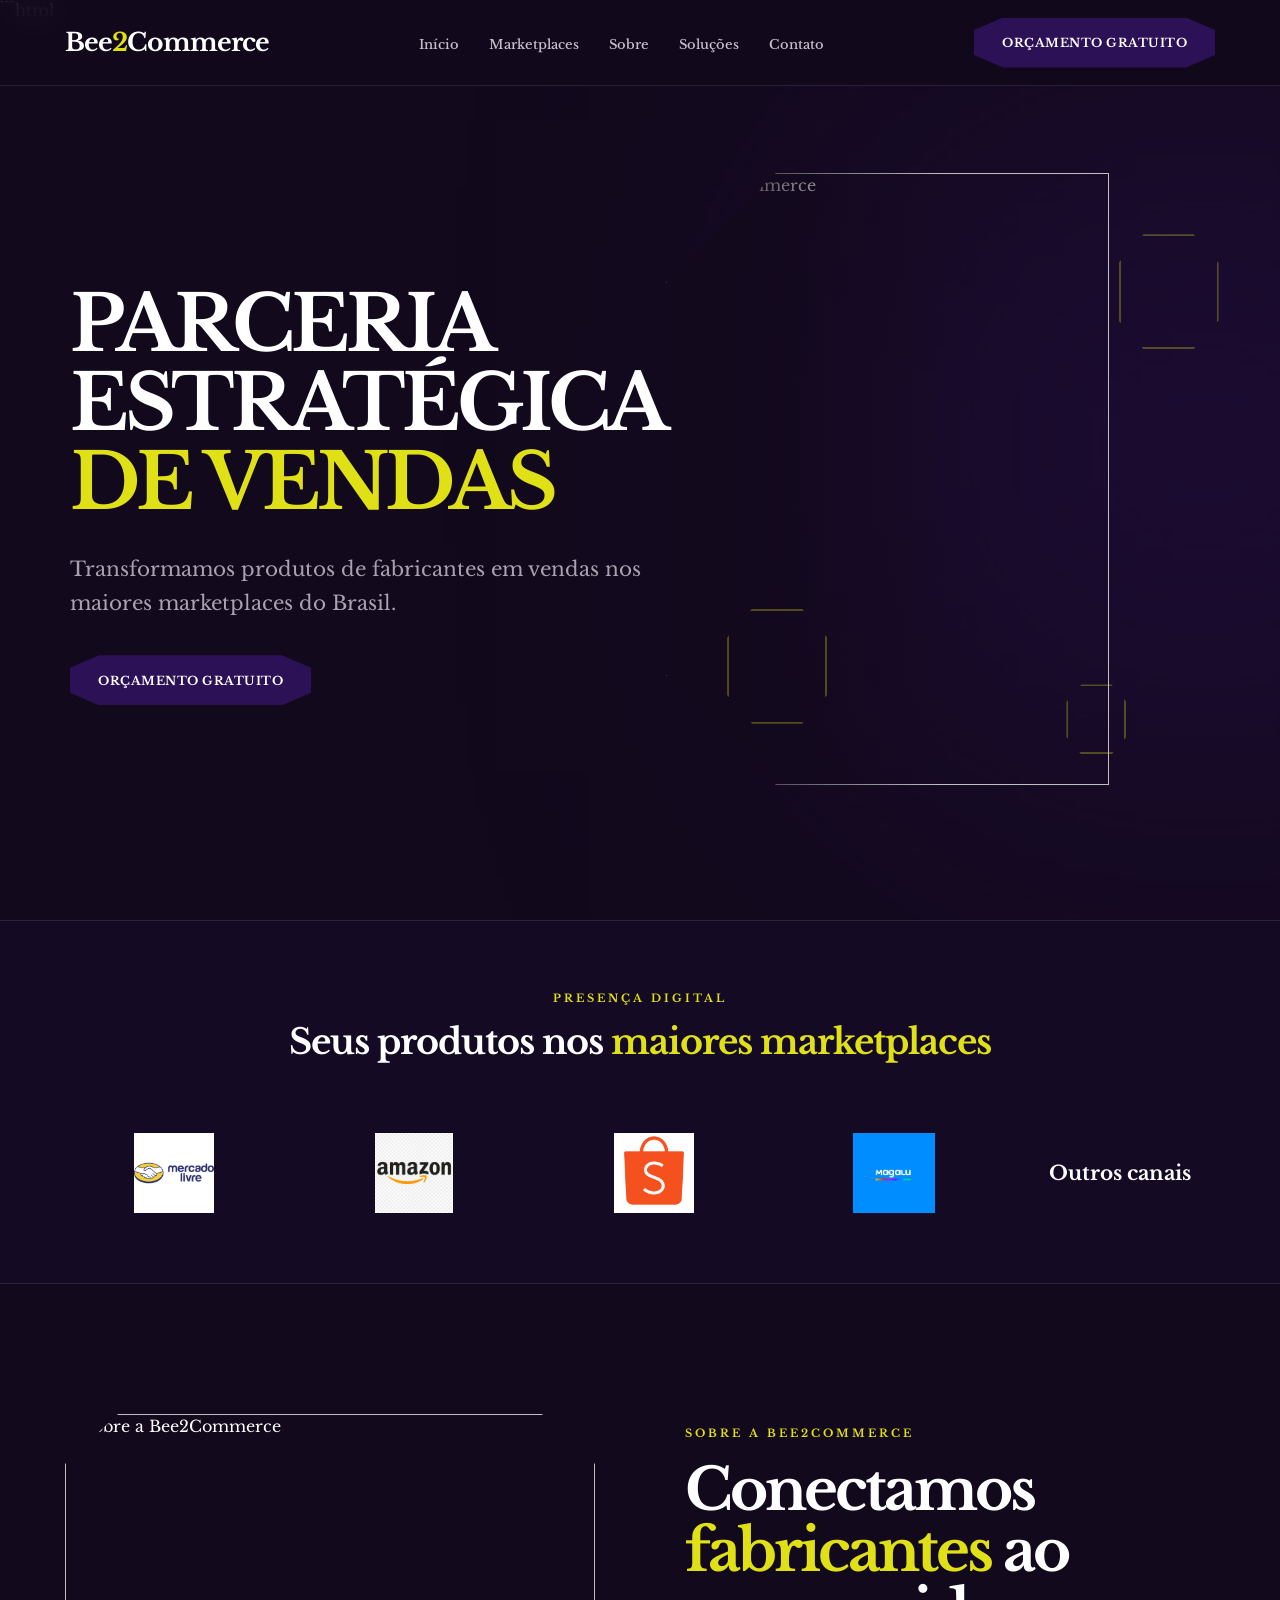
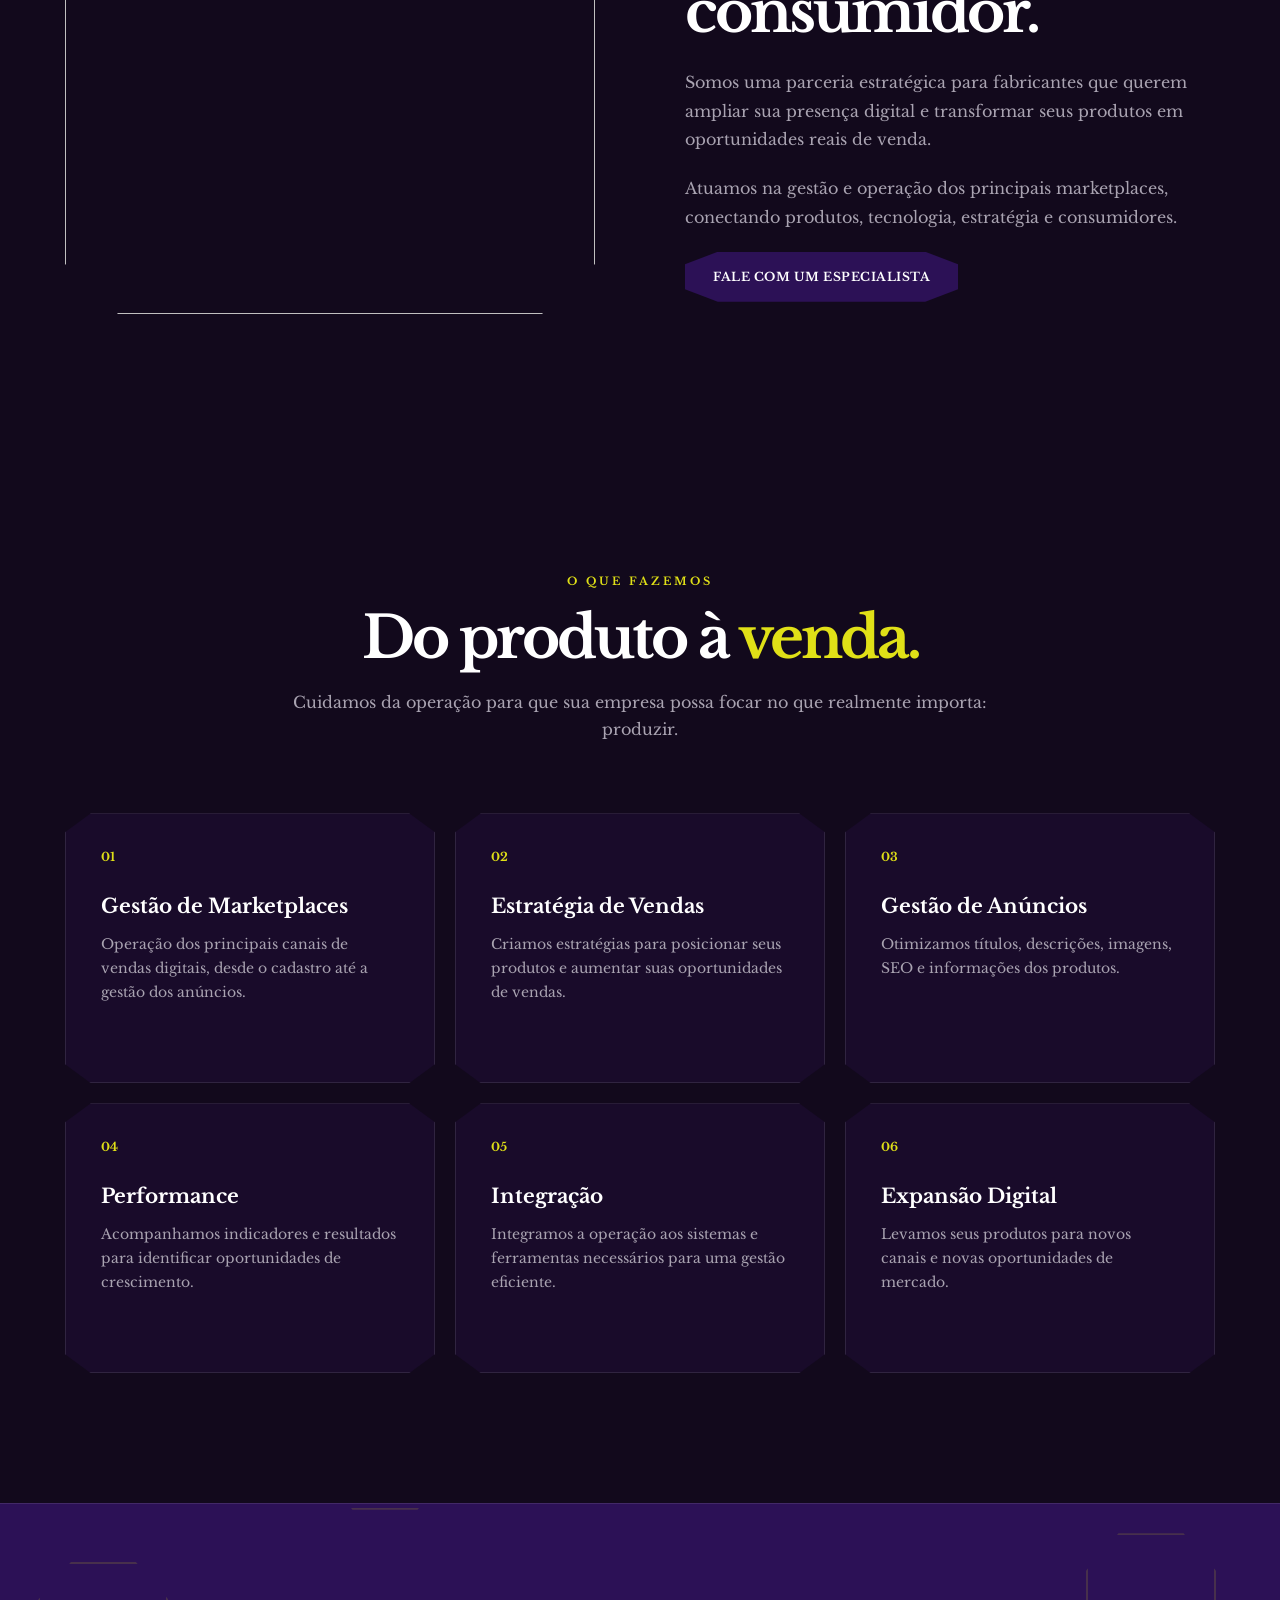
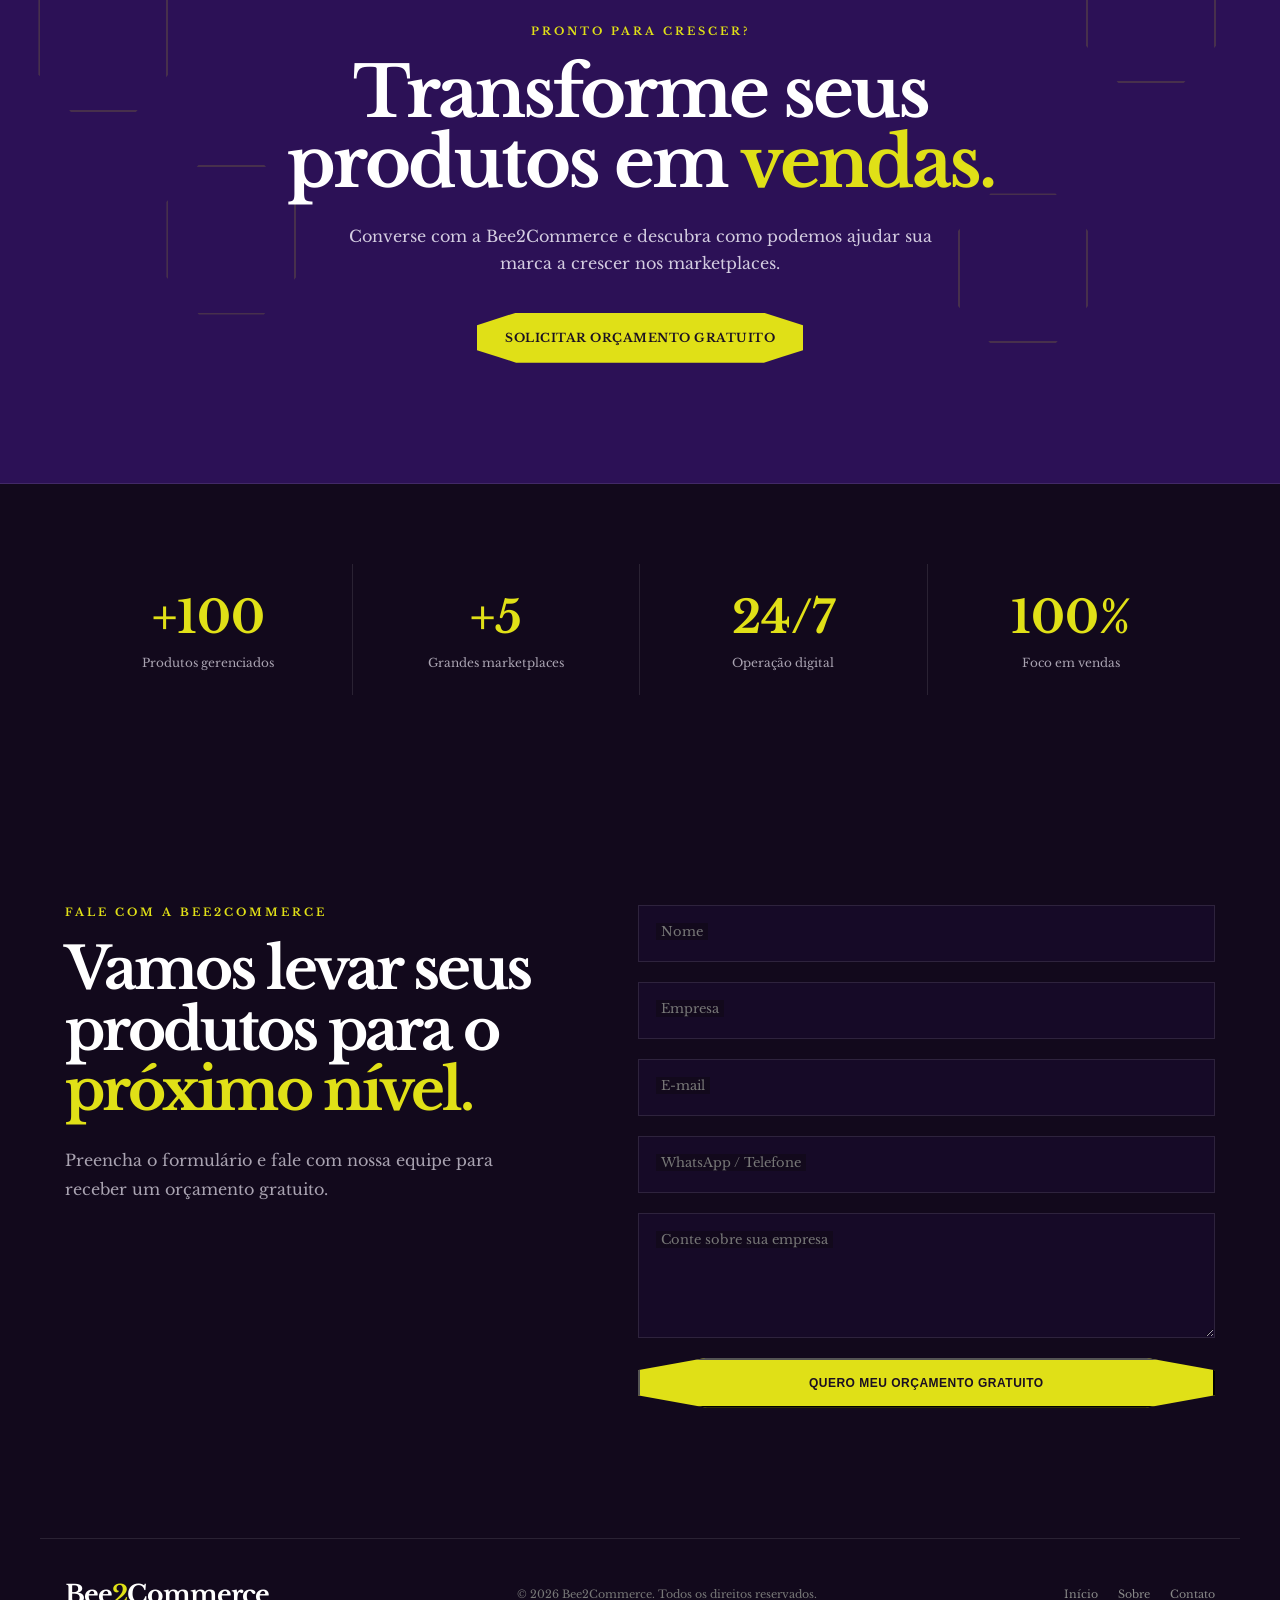
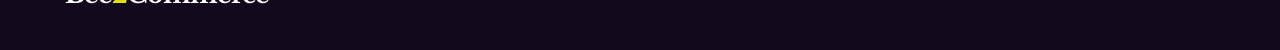
==== index.html @ 93293b8c "Primeiro commit" ====
```html
<!DOCTYPE html>
<html lang="pt-BR">

<head>
    <meta charset="UTF-8">
    <meta name="viewport" content="width=device-width, initial-scale=1.0">

    <meta name="description"
        content="Bee2Commerce - Parceria estratégica de vendas. Transformamos produtos de fabricantes em vendas nos maiores marketplaces do Brasil.">

    <title>Bee2Commerce | Parceria Estratégica de Vendas</title>

    <link rel="stylesheet" href="style.css">

    <link rel="preconnect" href="https://fonts.googleapis.com">
    <link rel="preconnect" href="https://fonts.gstatic.com" crossorigin>

    <link
        href="https://fonts.googleapis.com/css2?family=Libre+Baskerville:ital,wght@0,400..700;1,400..700&display=swap"
      rel="stylesheet">
</head>

<body>

    <!-- ================= NAVBAR ================= -->

    <header class="header">

        <nav class="navbar">

            <a href="#inicio" class="logo">
                Bee<span>2</span>Commerce
            </a>

            <button class="menu-btn" id="menuBtn">
                ☰
            </button>

            <ul class="nav-links" id="navLinks">

                <li>
                    <a href="#inicio">Início</a>
                </li>

                 <li>
                    <a href="#marketplaces">Marketplaces</a>
                </li>
                <li>
                    <a href="#sobre">Sobre</a>
                </li>

                <li>
                    <a href="#servicos">Soluções</a>
                </li>

                <li>
                    <a href="#contato">Contato</a>
                </li>

            </ul>

            <a href="#contato" class="hex-button">
                Orçamento gratuito
            </a>

        </nav>

    </header>


    <!-- ================= HERO ================= -->

    <main>

        <section class="hero" id="inicio">

            <div class="hero-glow"></div>

            <div class="hero-content">

                <h1>
                    PARCERIA ESTRATÉGICA
                    <br>
                    <span>DE VENDAS</span>
                </h1>

                <p class="hero-description">
                    Transformamos produtos de fabricantes em vendas
                    nos maiores marketplaces do Brasil.
                </p>

                <div class="hero-buttons">

                    <a href="#contato" class="hex-button">
                        Orçamento gratuito
                    </a>

                </div>

            </div>


            <div class="hero-visual">

                <img
                    src="assets/Bee2C-Simbolo-Limao (4).svg"
                    alt="Bee2Commerce">

                <div class="hex-decoration hex-one"></div>
                <div class="hex-decoration hex-two"></div>
                <div class="hex-decoration hex-three"></div>

            </div>

        </section>


        <!-- ================= MARKETPLACES ================= -->

        <section class="marketplaces" id="marketplaces">

            <div class="marketplaces-title">

                <span>
                    PRESENÇA DIGITAL
                </span>

                <h2>
                    Seus produtos nos
                    <strong>maiores marketplaces</strong>
                </h2>

            </div>

        <div class="marketplace-lista">

    <div class="marketplace-item">
        <img src="Assets/MELI.jpg" alt="Mercado Livre">
    </div>

    <div class="marketplace-item">
        <img src="Assets/amazon.jpg" alt="Amazon">
    </div>

    <div class="marketplace-item">
        <img src="Assets/shopee.jpg" alt="Shopee">
    </div>

    <div class="marketplace-item">
        <img src="Assets/magalu.jpg" alt="Magalu">
    </div>

    <div class="marketplace-item">
        <span>Outros canais</span>
    </div>

</div>

        </section>


        <!-- ================= SOBRE ================= -->

        <section class="section about" id="sobre">

            <div class="about-image">

                <!-- SUBSTITUA PELA SUA IMAGEM -->

                <img
                    src="assets/sobre.jpg"
                    alt="Sobre a Bee2Commerce">

            </div>


            <div class="about-content">

                <span class="section-label">
                    SOBRE A BEE2COMMERCE
                </span>

                <h2>
                    Conectamos
                    <span>fabricantes</span>
                    ao consumidor.
                </h2>

                <p>
                    Somos uma parceria estratégica para fabricantes
                    que querem ampliar sua presença digital e transformar
                    seus produtos em oportunidades reais de venda.
                </p>

                <p>
                    Atuamos na gestão e operação dos principais
                    marketplaces, conectando produtos, tecnologia,
                    estratégia e consumidores.
                </p>

                <a href="#contato" class="hex-button">
                    Fale com um especialista
                </a>

            </div>

        </section>


        <!-- ================= SOLUÇÕES ================= -->

        <section class="solutions section" id="servicos">

            <div class="section-heading">

                <span class="section-label">
                    O QUE FAZEMOS
                </span>

                <h2>
                    Do produto à
                    <span>venda.</span>
                </h2>

                <p>
                    Cuidamos da operação para que sua empresa possa
                    focar no que realmente importa: produzir.
                </p>

            </div>


            <div class="solution-grid">


                <article class="solution-card">

                    <div class="solution-number">
                        01
                    </div>

                    <h3>
                        Gestão de Marketplaces
                    </h3>

                    <p>
                        Operação dos principais canais de vendas
                        digitais, desde o cadastro até a gestão
                        dos anúncios.
                    </p>

                </article>


                <article class="solution-card">

                    <div class="solution-number">
                        02
                    </div>

                    <h3>
                        Estratégia de Vendas
                    </h3>

                    <p>
                        Criamos estratégias para posicionar seus
                        produtos e aumentar suas oportunidades
                        de vendas.
                    </p>

                </article>


                <article class="solution-card">

                    <div class="solution-number">
                        03
                    </div>

                    <h3>
                        Gestão de Anúncios
                    </h3>

                    <p>
                        Otimizamos títulos, descrições, imagens,
                        SEO e informações dos produtos.
                    </p>

                </article>


                <article class="solution-card">

                    <div class="solution-number">
                        04
                    </div>

                    <h3>
                        Performance
                    </h3>

                    <p>
                        Acompanhamos indicadores e resultados para
                        identificar oportunidades de crescimento.
                    </p>

                </article>


                <article class="solution-card">

                    <div class="solution-number">
                        05
                    </div>

                    <h3>
                        Integração
                    </h3>

                    <p>
                        Integramos a operação aos sistemas e
                        ferramentas necessários para uma gestão
                        eficiente.
                    </p>

                </article>


                <article class="solution-card">

                    <div class="solution-number">
                        06
                    </div>

                    <h3>
                        Expansão Digital
                    </h3>

                    <p>
                        Levamos seus produtos para novos canais
                        e novas oportunidades de mercado.
                    </p>

                </article>

            </div>

        </section>


        <!-- ================= DESTAQUE ================= -->

        <section class="cta-section">

            <div class="cta-content">

                <span class="section-label">
                    PRONTO PARA CRESCER?
                </span>

                <h2>
                    Transforme seus produtos
                    em <span>vendas.</span>
                </h2>

                <p>
                    Converse com a Bee2Commerce e descubra como
                    podemos ajudar sua marca a crescer nos
                    marketplaces.
                </p>

                <a href="#contato" class="hex-button yellow">
                    Solicitar orçamento gratuito
                </a>

            </div>


            <div class="cta-honeycomb">

                <div class="honeycomb-cell"></div>
                <div class="honeycomb-cell"></div>
                <div class="honeycomb-cell"></div>
                <div class="honeycomb-cell"></div>
                <div class="honeycomb-cell"></div>
                <div class="honeycomb-cell"></div>

            </div>

        </section>


        <!-- ================= NÚMEROS ================= -->

        <section class="numbers">

            <div class="number">

                <strong>+100</strong>

                <span>
                    Produtos gerenciados
                </span>

            </div>


            <div class="number">

                <strong>+5</strong>

                <span>
                    Grandes marketplaces
                </span>

            </div>


            <div class="number">

                <strong>24/7</strong>

                <span>
                    Operação digital
                </span>

            </div>


            <div class="number">

                <strong>100%</strong>

                <span>
                    Foco em vendas
                </span>

            </div>

        </section>


        <!-- ================= CONTATO ================= -->

        <section class="contact section" id="contato">

            <div class="contact-info">

                <span class="section-label">
                    FALE COM A BEE2COMMERCE
                </span>

                <h2>
                    Vamos levar seus produtos
                    para o <span>próximo nível.</span>
                </h2>

                <p>
                    Preencha o formulário e fale com nossa equipe
                    para receber um orçamento gratuito.
                </p>

            </div>


            <form class="contact-form" id="contactForm">

                <div class="form-group">

                    <input
                        type="text"
                        id="nome"
                        placeholder=" "
                        required>

                    <label for="nome">
                        Nome
                    </label>

                </div>


                <div class="form-group">

                    <input
                        type="text"
                        id="empresa"
                        placeholder=" "
                        required>

                    <label for="empresa">
                        Empresa
                    </label>

                </div>


                <div class="form-group">

                    <input
                        type="email"
                        id="email"
                        placeholder=" "
                        required>

                    <label for="email">
                        E-mail
                    </label>

                </div>


                <div class="form-group">

                    <input
                        type="tel"
                        id="telefone"
                        placeholder=" "
                        required>

                    <label for="telefone">
                        WhatsApp / Telefone
                    </label>

                </div>


                <div class="form-group">

                    <textarea
                        id="mensagem"
                        rows="5"
                        placeholder=" "
                        required></textarea>

                    <label for="mensagem">
                        Conte sobre sua empresa
                    </label>

                </div>


                <button
                    type="submit"
                    class="hex-button yellow">

                    Quero meu orçamento gratuito

                </button>


                <div
                    id="formMessage"
                    class="form-message">
                </div>

            </form>

        </section>

    </main>


    <!-- ================= FOOTER ================= -->

    <footer class="footer">

        <div class="footer-logo">
            Bee<span>2</span>Commerce
        </div>

        <p>
            © 2026 Bee2Commerce. Todos os direitos reservados.
        </p>

        <div class="footer-links">

            <a href="#inicio">
                Início
            </a>

            <a href="#sobre">
                Sobre
            </a>

            <a href="#contato">
                Contato
            </a>

        </div>

    </footer>


    <script src="script.js"></script>

</body>

</html>
---- style.css ----
/* =========================================
   BEE2COMMERCE
   STYLE.CSS
========================================= */


/* =========================================
   RESET
========================================= */

* {
    margin: 0;
    padding: 0;
    box-sizing: border-box;
}

html {
    scroll-behavior: smooth;
}

body {
    font-family: "Libre Baskerville", sans-serif;
    background: #12091c;
    color: #ffffff;
    overflow-x: hidden;
}

a {
    color: inherit;
    text-decoration: none;
}

img {
    width: 100%;
    display: block;
}


/* =========================================
   CORES
========================================= */

:root {

    /* Fundo principal */
    --background: #12091c;

    /* Cor informada para a Bee2Commerce */
    --purple: #2c1156;

    --purple-light: #432080;

    /* Amarelo da marca */
    --yellow: #e0e017;

    --white: #ffffff;

    --gray: #a9a3b1;

    --border: rgba(255, 255, 255, 0.10);

    --container: 1200px;
}


/* =========================================
   LOGO
========================================= */

.logo,
.footer-logo {

    font-size: 25px;

    font-weight: 900;

    letter-spacing: -1px;
}

.logo span,
.footer-logo span {

    color: var(--yellow);
}


/* =========================================
   HEADER
========================================= */

.header {

    position: fixed;

    top: 0;
    left: 0;

    width: 100%;

    z-index: 999;

    background: rgba(18, 9, 28, 0.85);

    backdrop-filter: blur(15px);

    border-bottom: 1px solid var(--border);
}


.navbar {

    max-width: var(--container);

    height: 85px;

    margin: auto;

    padding: 0 25px;

    display: flex;

    align-items: center;

    justify-content: space-between;
}


.nav-links {

    list-style: none;

    display: flex;

    gap: 30px;
}


.nav-links a {

    color: #c5bfcc;

    font-size: 13px;

    font-weight: 500;

    transition: 0.3s;
}


.nav-links a:hover {

    color: var(--yellow);
}


/* =========================================
   BOTÃO OCTOGONAL
========================================= */

.hex-button {

    position: relative;

    display: inline-flex;

    align-items: center;

    justify-content: center;

    min-height: 50px;

    padding: 0 28px;

    background: var(--purple);

    color: white;

    font-size: 12px;

    font-weight: 800;

    letter-spacing: 0.5px;

    text-transform: uppercase;

    transition: 0.3s;

    /*
        Formato octogonal
        inspirado em favo de mel
    */

    clip-path: polygon(
        12% 0,
        88% 0,
        100% 25%,
        100% 75%,
        88% 100%,
        12% 100%,
        0 75%,
        0 25%
    );
}


.hex-button:hover {

    background: var(--purple-light);

    transform: translateY(-3px);
}


.hex-button.yellow {

    background: var(--yellow);

    color: #1b1022;
}


.hex-button.yellow:hover {

    background: #f1f133;
}


/* =========================================
   MENU MOBILE
========================================= */

.menu-btn {

    display: none;

    border: none;

    background: transparent;

    color: white;

    font-size: 28px;

    cursor: pointer;
}


/* =========================================
   HERO
========================================= */

.hero {

    min-height: 100vh;

    max-width: 1400px;

    margin: auto;

    padding: 150px 70px 100px;

    display: flex;

    align-items: center;

    position: relative;

    overflow: hidden;
}


.hero-glow {

    position: absolute;

    width: 650px;

    height: 650px;

    right: -250px;

    top: 100px;

    background: var(--purple);

    filter: blur(180px);

    opacity: 0.45;

    pointer-events: none;
}


.hero-content {

    position: relative;

    z-index: 5;

    width: 58%;
}


.bee-tag {

    display: inline-block;

    margin-bottom: 25px;

    padding: 9px 20px;

    border: 1px solid rgba(224, 224, 23, 0.35);

    color: var(--yellow);

    font-size: 11px;

    font-weight: 800;

    letter-spacing: 3px;

    clip-path: polygon(
        8% 0,
        92% 0,
        100% 25%,
        100% 75%,
        92% 100%,
        8% 100%,
        0 75%,
        0 25%
    );
}


.hero h1 {

    font-size: clamp(45px, 6vw, 78px);

    line-height: 1.03;

    letter-spacing: -4px;

    font-weight: 900;

    margin-bottom: 30px;
}


.hero h1 span {

    color: var(--yellow);
}


.hero-description {

    max-width: 650px;

    color: var(--gray);

    font-size: 20px;

    line-height: 1.7;

    margin-bottom: 35px;
}


.hero-buttons {

    display: flex;

    gap: 15px;

    flex-wrap: wrap;
}


.hex-button.outline {

    background: transparent;

    border: 1px solid rgba(255,255,255,0.2);

    clip-path: polygon(
        12% 0,
        88% 0,
        100% 25%,
        100% 75%,
        88% 100%,
        12% 100%,
        0 75%,
        0 25%
    );
}


.hex-button.outline:hover {

    background: rgba(255,255,255,0.06);
}


/* =========================================
   HERO IMAGE
========================================= */

.hero-visual {

    position: absolute;

    right: 0;

    top: 17%;

    width: 48%;

    height: 68%;

    overflow: hidden;

    z-index: 2;

    clip-path: polygon(
        18% 0,
        82% 0,
        100% 18%,
        100% 82%,
        82% 100%,
        18% 100%,
        0 82%,
        0 18%
    );
}


.hero-visual img {

    width: 85%;

    height: 100%;

    object-fit: cover;
}


.hero-visual::after {

    content: "";

    position: absolute;

    inset: 0;

    background:
        linear-gradient(
            90deg,
            #12091c 0%,
            transparent 45%
        );
}


/* =========================================
   HEXÁGONOS DECORATIVOS
========================================= */

.hex-decoration {

    position: absolute;

    width: 100px;

    height: 115px;

    border: 2px solid rgba(224,224,23,0.3);

    clip-path: polygon(
        25% 0,
        75% 0,
        100% 25%,
        100% 75%,
        75% 100%,
        25% 100%,
        0 75%,
        0 25%
    );

    z-index: 5;
}


.hex-one {

    right: 10%;

    top: 10%;
}


.hex-two {

    left: 10%;

    bottom: 10%;
}


.hex-three {

    right: 25%;

    bottom: 5%;

    width: 60px;

    height: 70px;
}


/* =========================================
   MARKETPLACES
========================================= */

.marketplaces {

    padding: 70px 25px;

    border-top: 1px solid var(--border);

    border-bottom: 1px solid var(--border);

    background: rgba(44,17,86,0.12);

    text-align: center;
}


.marketplaces-title span {

    color: var(--yellow);

    font-size: 11px;

    font-weight: 800;

    letter-spacing: 3px;
}


.marketplaces-title h2 {

    margin-top: 15px;

    font-size: 35px;

    letter-spacing: -1px;
}


.marketplaces-title strong {

    color: var(--yellow);
}


.marketplace-lista {
    display: flex;
    justify-content: center;
    align-items: center;
    gap: 50px;
    flex-wrap: wrap;
}

.marketplace-item {
    display: flex;
    justify-content: center;
    align-items: center;
}

.marketplace-item img {
    width: 130px;
    height: 50px;
    object-fit: contain;
}

.marketplace-item span {
    color: white;
    font-size: 16px;
    font-weight: bold;
}

@media (max-width: 600px) {

    .marketplace-lista {
        gap: 25px;
    }

    .marketplace-item img {
        width: 100px;
        height: 40px;
    }

}

.marketplace-lista {
    display: flex;
    justify-content: center;
    align-items: center;
    gap: 70px;
    flex-wrap: wrap;
    
    margin-top: 70px;
}

.marketplace-item {
    display: flex;
    justify-content: center;
    align-items: center;
}

.marketplace-item img {
    width: 150px;
    height: 70px;
    object-fit: contain;
    border-radius: 15px;
}

.marketplace-item span {
    color: white;
    font-size: 20px;
    font-weight: bold;
}

.marketplace-item img {
    width: 170px;
    height: 80px;
    object-fit: contain;
    border-radius: 18px;
}

.marketplace {

    padding: 18px 30px;

    color: #bdb7c5;

    border: 1px solid var(--border);

    background: rgba(255,255,255,0.02);

    font-weight: 700;

    font-size: 13px;

    clip-path: polygon(
        10% 0,
        90% 0,
        100% 25%,
        100% 75%,
        90% 100%,
        10% 100%,
        0 75%,
        0 25%
    );

    transition: 0.3s;
}


.marketplace:hover {

    color: var(--yellow);

    border-color: var(--yellow);

    transform: translateY(-4px);
}


/* =========================================
   SEÇÕES
========================================= */

.section {

    max-width: var(--container);

    margin: auto;

    padding: 130px 25px;
}


.section-label {

    display: block;

    color: var(--yellow);

    font-size: 11px;

    font-weight: 800;

    letter-spacing: 3px;

    margin-bottom: 20px;
}


/* =========================================
   SOBRE
========================================= */

.about {

    display: grid;

    grid-template-columns: 1fr 1fr;

    gap: 90px;

    align-items: center;
}


.about-image {

    height: 500px;

    overflow: hidden;

    clip-path: polygon(
        10% 0,
        90% 0,
        100% 10%,
        100% 90%,
        90% 100%,
        10% 100%,
        0 90%,
        0 10%
    );
}


.about-image img {

    height: 100%;

    object-fit: cover;

    transition: 0.5s;
}


.about-image:hover img {

    transform: scale(1.05);
}


.about-content h2 {

    font-size: clamp(38px, 5vw, 58px);

    line-height: 1.05;

    letter-spacing: -3px;

    margin-bottom: 25px;
}


.about-content h2 span {

    color: var(--yellow);
}


.about-content p {

    color: var(--gray);

    line-height: 1.8;

    margin-bottom: 20px;
}


/* =========================================
   SOLUÇÕES
========================================= */

.solutions {

    text-align: center;
}


.section-heading {

    max-width: 700px;

    margin: 0 auto 70px;
}


.section-heading h2 {

    font-size: clamp(38px, 5vw, 58px);

    line-height: 1.05;

    letter-spacing: -3px;

    margin-bottom: 20px;
}


.section-heading h2 span {

    color: var(--yellow);
}


.section-heading p {

    color: var(--gray);

    line-height: 1.7;
}


.solution-grid {

    display: grid;

    grid-template-columns: repeat(3, 1fr);

    gap: 20px;

    text-align: left;
}


.solution-card {

    position: relative;

    padding: 35px;

    min-height: 270px;

    background: rgba(44,17,86,0.25);

    border: 1px solid var(--border);

    transition: 0.4s;

    clip-path: polygon(
        7% 0,
        93% 0,
        100% 7%,
        100% 93%,
        93% 100%,
        7% 100%,
        0 93%,
        0 7%
    );
}


.solution-card:hover {

    transform: translateY(-8px);

    background: rgba(44,17,86,0.45);

    border-color: rgba(224,224,23,0.3);
}


.solution-number {

    color: var(--yellow);

    font-size: 12px;

    font-weight: 900;

    margin-bottom: 30px;
}


.solution-card h3 {

    font-size: 20px;

    margin-bottom: 15px;
}


.solution-card p {

    color: var(--gray);

    font-size: 14px;

    line-height: 1.7;
}


/* =========================================
   CTA
========================================= */

.cta-section {

    position: relative;

    overflow: hidden;

    padding: 120px 25px;

    background: var(--purple);

    border-top: 1px solid rgba(255,255,255,0.1);

    border-bottom: 1px solid rgba(255,255,255,0.1);
}


.cta-content {

    max-width: 800px;

    margin: auto;

    position: relative;

    z-index: 5;

    text-align: center;
}


.cta-content h2 {

    font-size: clamp(40px, 6vw, 70px);

    line-height: 1;

    letter-spacing: -3px;

    margin-bottom: 25px;
}


.cta-content h2 span {

    color: var(--yellow);
}


.cta-content p {

    max-width: 600px;

    margin: 0 auto 35px;

    color: #d3cce0;

    line-height: 1.7;
}


/* =========================================
   HONEYCOMB
========================================= */

.cta-honeycomb {

    position: absolute;

    inset: 0;

    opacity: 0.15;

    pointer-events: none;
}


.honeycomb-cell {

    position: absolute;

    width: 130px;

    height: 150px;

    border: 2px solid var(--yellow);

    clip-path: polygon(
        25% 0,
        75% 0,
        100% 25%,
        100% 75%,
        75% 100%,
        25% 100%,
        0 75%,
        0 25%
    );
}


.honeycomb-cell:nth-child(1) {
    left: 3%;
    top: 10%;
}

.honeycomb-cell:nth-child(2) {
    left: 13%;
    top: 45%;
}

.honeycomb-cell:nth-child(3) {
    right: 5%;
    top: 5%;
}

.honeycomb-cell:nth-child(4) {
    right: 15%;
    top: 50%;
}

.honeycomb-cell:nth-child(5) {
    left: 25%;
    top: -25%;
}

.honeycomb-cell:nth-child(6) {
    right: 28%;
    bottom: -35%;
}


/* =========================================
   NÚMEROS
========================================= */

.numbers {

    max-width: var(--container);

    margin: auto;

    padding: 80px 25px;

    display: grid;

    grid-template-columns: repeat(4, 1fr);
}


.number {

    padding: 25px;

    text-align: center;

    border-right: 1px solid var(--border);
}


.number:last-child {

    border-right: none;
}


.number strong {

    display: block;

    color: var(--yellow);

    font-size: 45px;

    font-weight: 900;

    margin-bottom: 10px;
}


.number span {

    color: var(--gray);

    font-size: 12px;
}


/* =========================================
   CONTATO
========================================= */

.contact {

    display: grid;

    grid-template-columns: 0.9fr 1.1fr;

    gap: 100px;

    align-items: start;
}


.contact-info h2 {

    font-size: clamp(38px, 5vw, 58px);

    line-height: 1.05;

    letter-spacing: -3px;

    margin-bottom: 25px;
}


.contact-info h2 span {

    color: var(--yellow);
}


.contact-info p {

    color: var(--gray);

    line-height: 1.8;

    max-width: 500px;
}


.contact-form {

    display: flex;

    flex-direction: column;

    gap: 20px;
}


.form-group {

    position: relative;
}


.form-group input,
.form-group textarea {

    width: 100%;

    padding: 19px;

    background: rgba(44,17,86,0.2);

    border: 1px solid var(--border);

    color: white;

    outline: none;

    font-family: inherit;

    border-radius: 0;
}


.form-group label {

    position: absolute;

    left: 18px;

    top: 18px;

    color: #777;

    pointer-events: none;

    transition: 0.2s;

    background: #12091c;

    padding: 0 5px;

    font-size: 13px;
}


.form-group input:focus,
.form-group textarea:focus {

    border-color: var(--yellow);
}


.form-group input:focus + label,
.form-group input:not(:placeholder-shown) + label,
.form-group textarea:focus + label,
.form-group textarea:not(:placeholder-shown) + label {

    top: -8px;

    color: var(--yellow);

    font-size: 10px;
}


.form-message {

    display: none;

    color: var(--yellow);

    font-size: 13px;
}


/* =========================================
   FOOTER
========================================= */

.footer {

    max-width: var(--container);

    margin: auto;

    padding: 40px 25px;

    border-top: 1px solid var(--border);

    display: flex;

    justify-content: space-between;

    align-items: center;

    gap: 30px;
}


.footer p {

    color: #777;

    font-size: 11px;
}


.footer-links {

    display: flex;

    gap: 20px;
}


.footer-links a {

    color: #888;

    font-size: 11px;

    transition: 0.3s;
}


.footer-links a:hover {

    color: var(--yellow);
}


/* =========================================
   RESPONSIVIDADE
========================================= */

@media (max-width: 950px) {

    .nav-links,
    .navbar > .hex-button {
        display: none;
    }


    .menu-btn {
        display: block;
    }


    .nav-links.active {

        display: flex;

        position: absolute;

        top: 85px;

        left: 0;

        width: 100%;

        padding: 30px;

        flex-direction: column;

        gap: 25px;

        background: #12091c;

        border-bottom: 1px solid var(--border);
    }


    .hero {

        padding: 150px 25px 100px;
    }


    .hero-content {

        width: 100%;
    }


    .hero-visual {

        opacity: 0.25;

        width: 70%;

        right: -15%;
    }


    .about,
    .contact {

        grid-template-columns: 1fr;

        gap: 50px;
    }


    .solution-grid {

        grid-template-columns: 1fr 1fr;
    }


    .numbers {

        grid-template-columns: 1fr 1fr;
    }


    .number:nth-child(2) {

        border-right: none;
    }


    .number:nth-child(-n+2) {

        border-bottom: 1px solid var(--border);
    }
}


@media (max-width: 600px) {

    .navbar {

        height: 70px;
    }


    .hero {

        padding-top: 130px;
    }


    .hero h1 {

        font-size: 45px;

        letter-spacing: -2px;
    }


    .hero-description {

        font-size: 17px;
    }


    .hero-visual {

        display: none;
    }


    .hero-buttons {

        flex-direction: column;

        align-items: stretch;
    }


    .hero-buttons .hex-button {

        width: 100%;
    }


    .marketplace-list {

        flex-direction: column;
    }


    .marketplace {

        width: 100%;
    }


    .section {

        padding: 85px 20px;
    }


    .about-image {

        height: 350px;
    }


    .solution-grid {

        grid-template-columns: 1fr;
    }


    .numbers {

        grid-template-columns: 1fr;
    }


    .number {

        border-right: none !important;

        border-bottom: 1px solid var(--border);
    }


    .number:last-child {

        border-bottom: none;
    }


    .footer {

        flex-direction: column;

        text-align: center;
    }


    .footer-links {

        justify-content: center;
    }
}
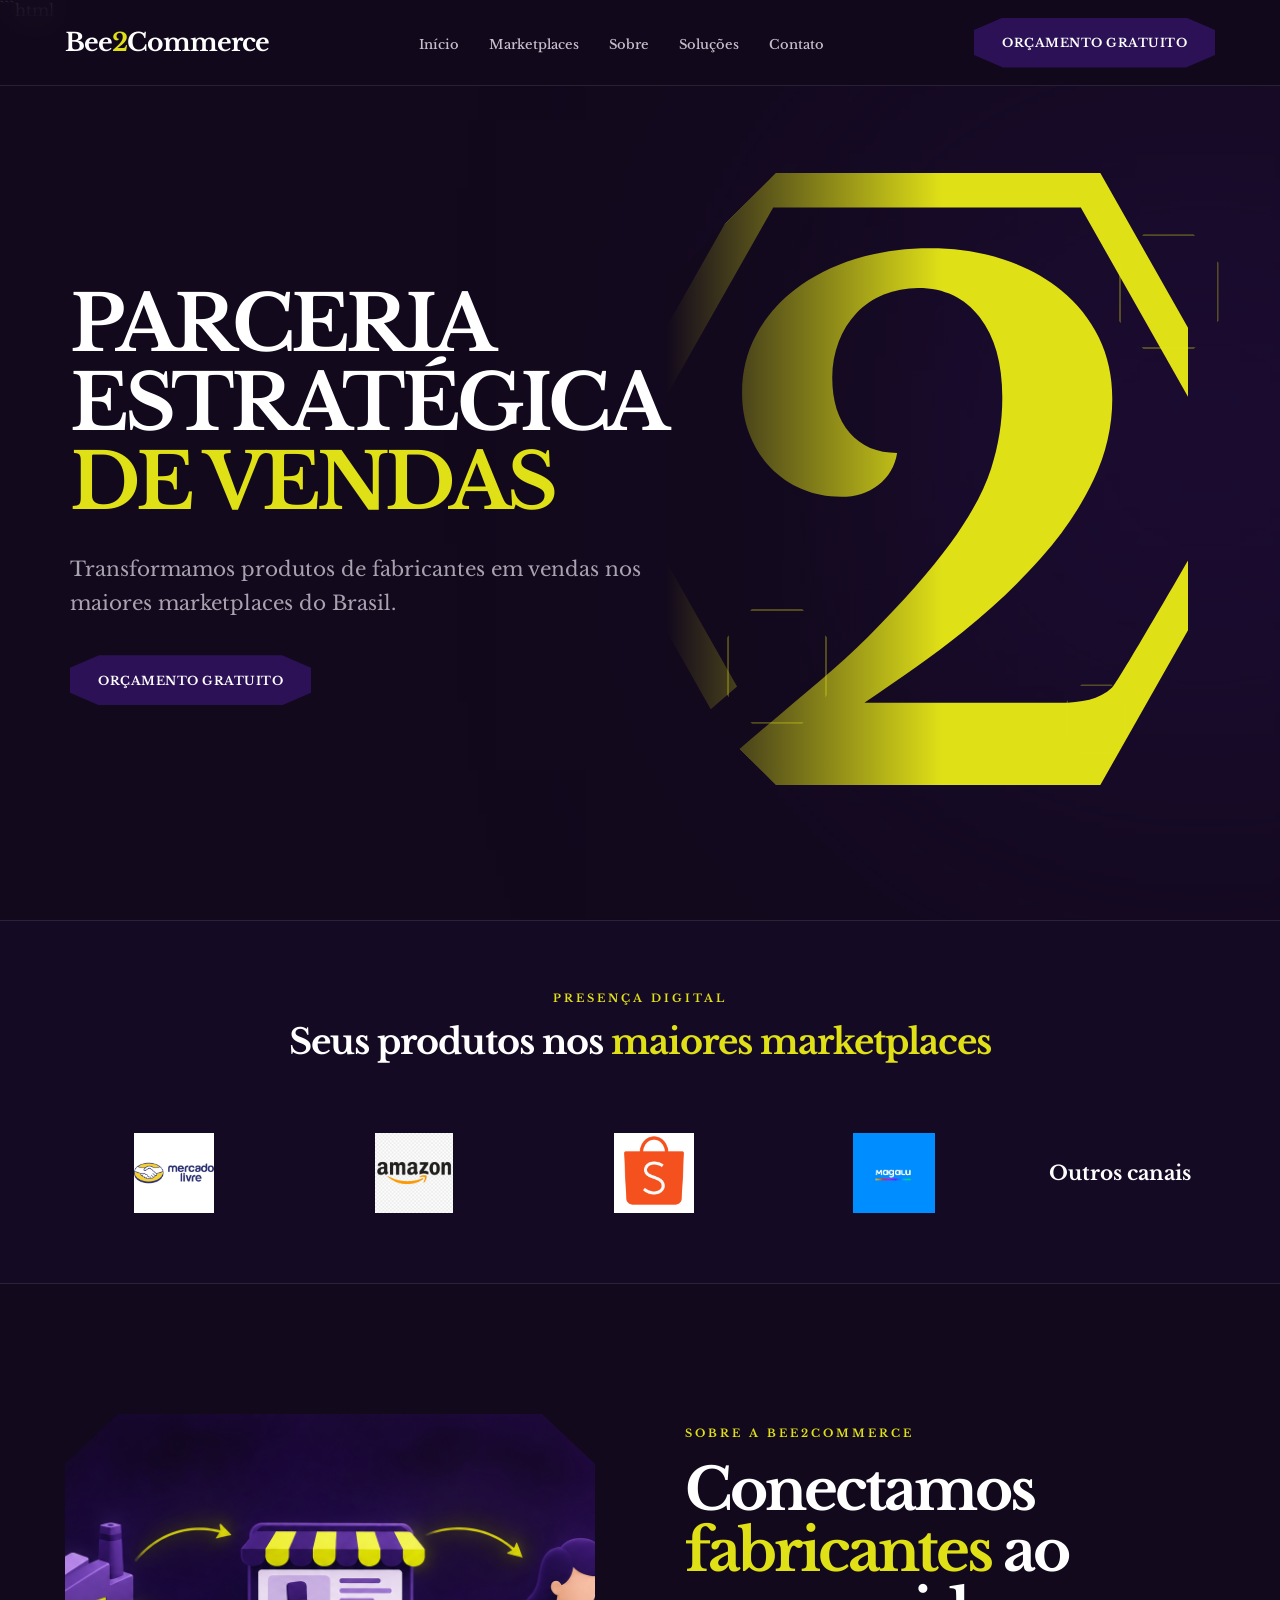
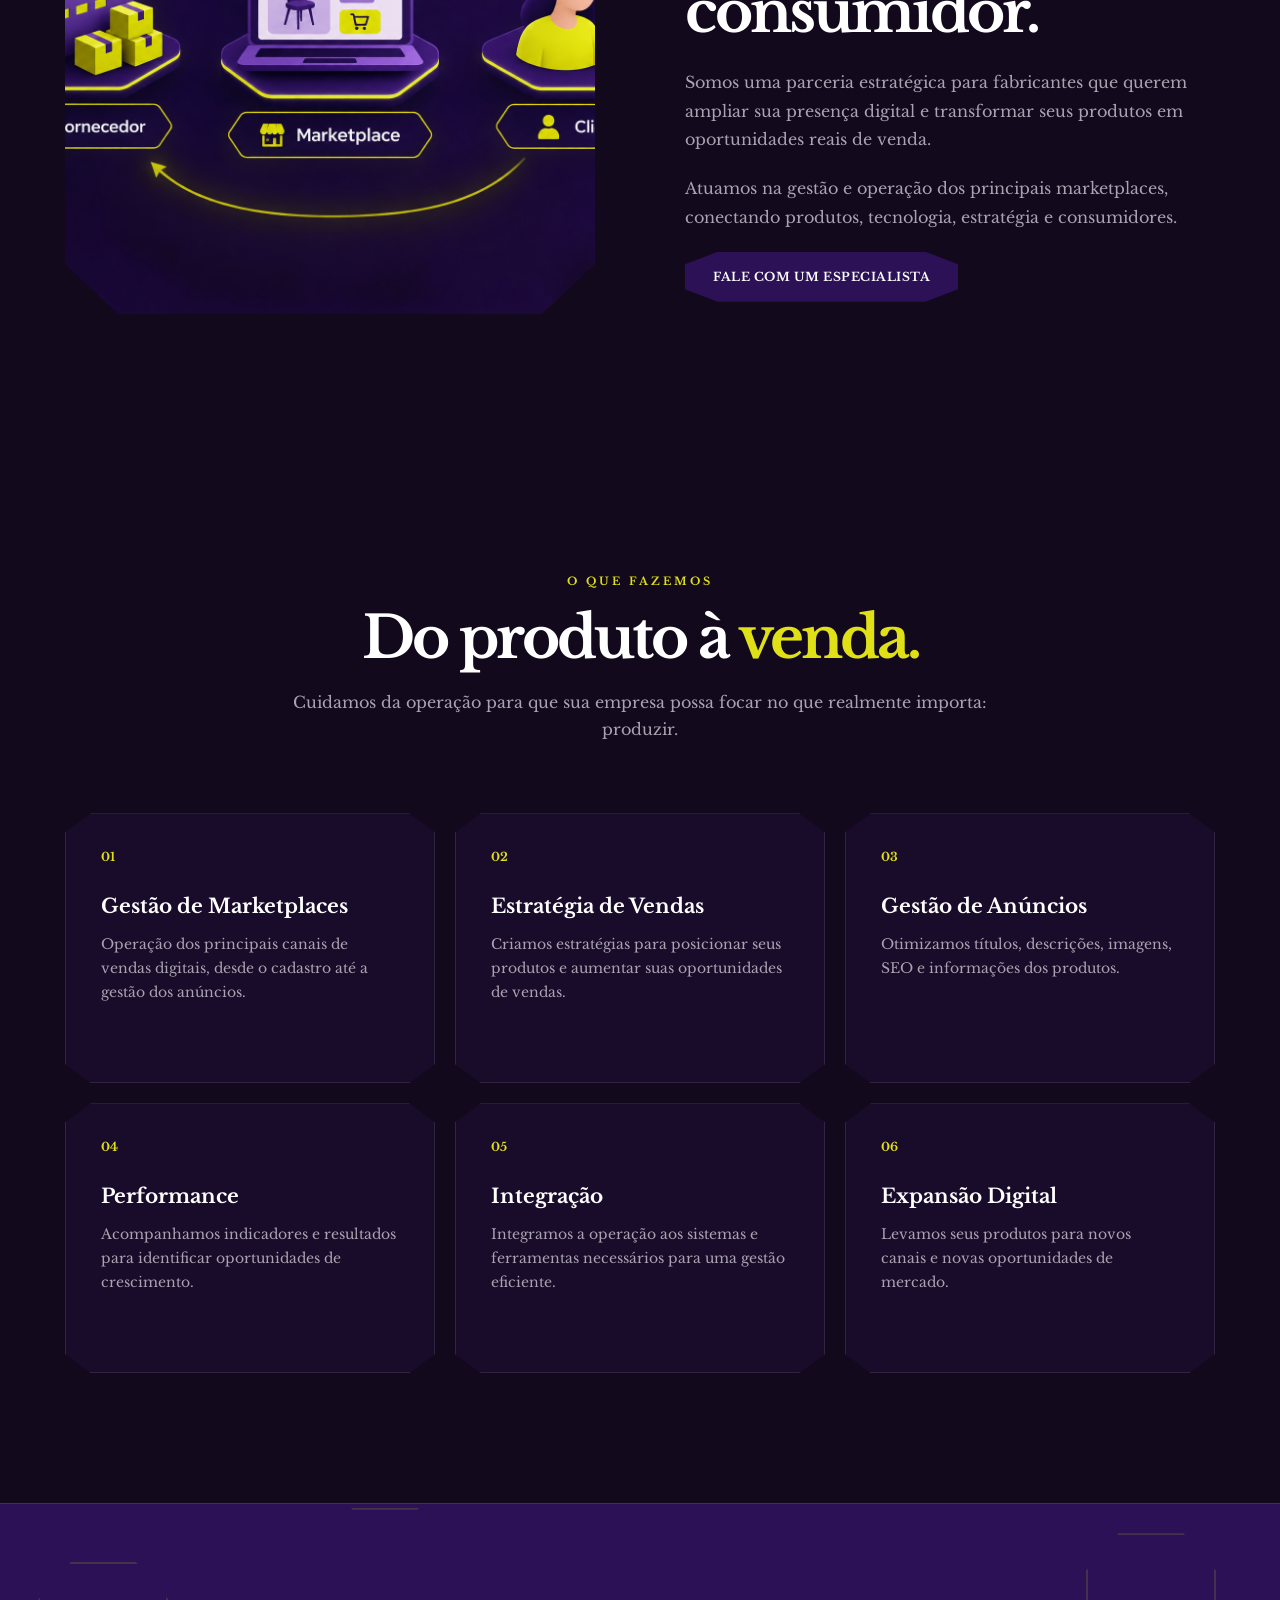
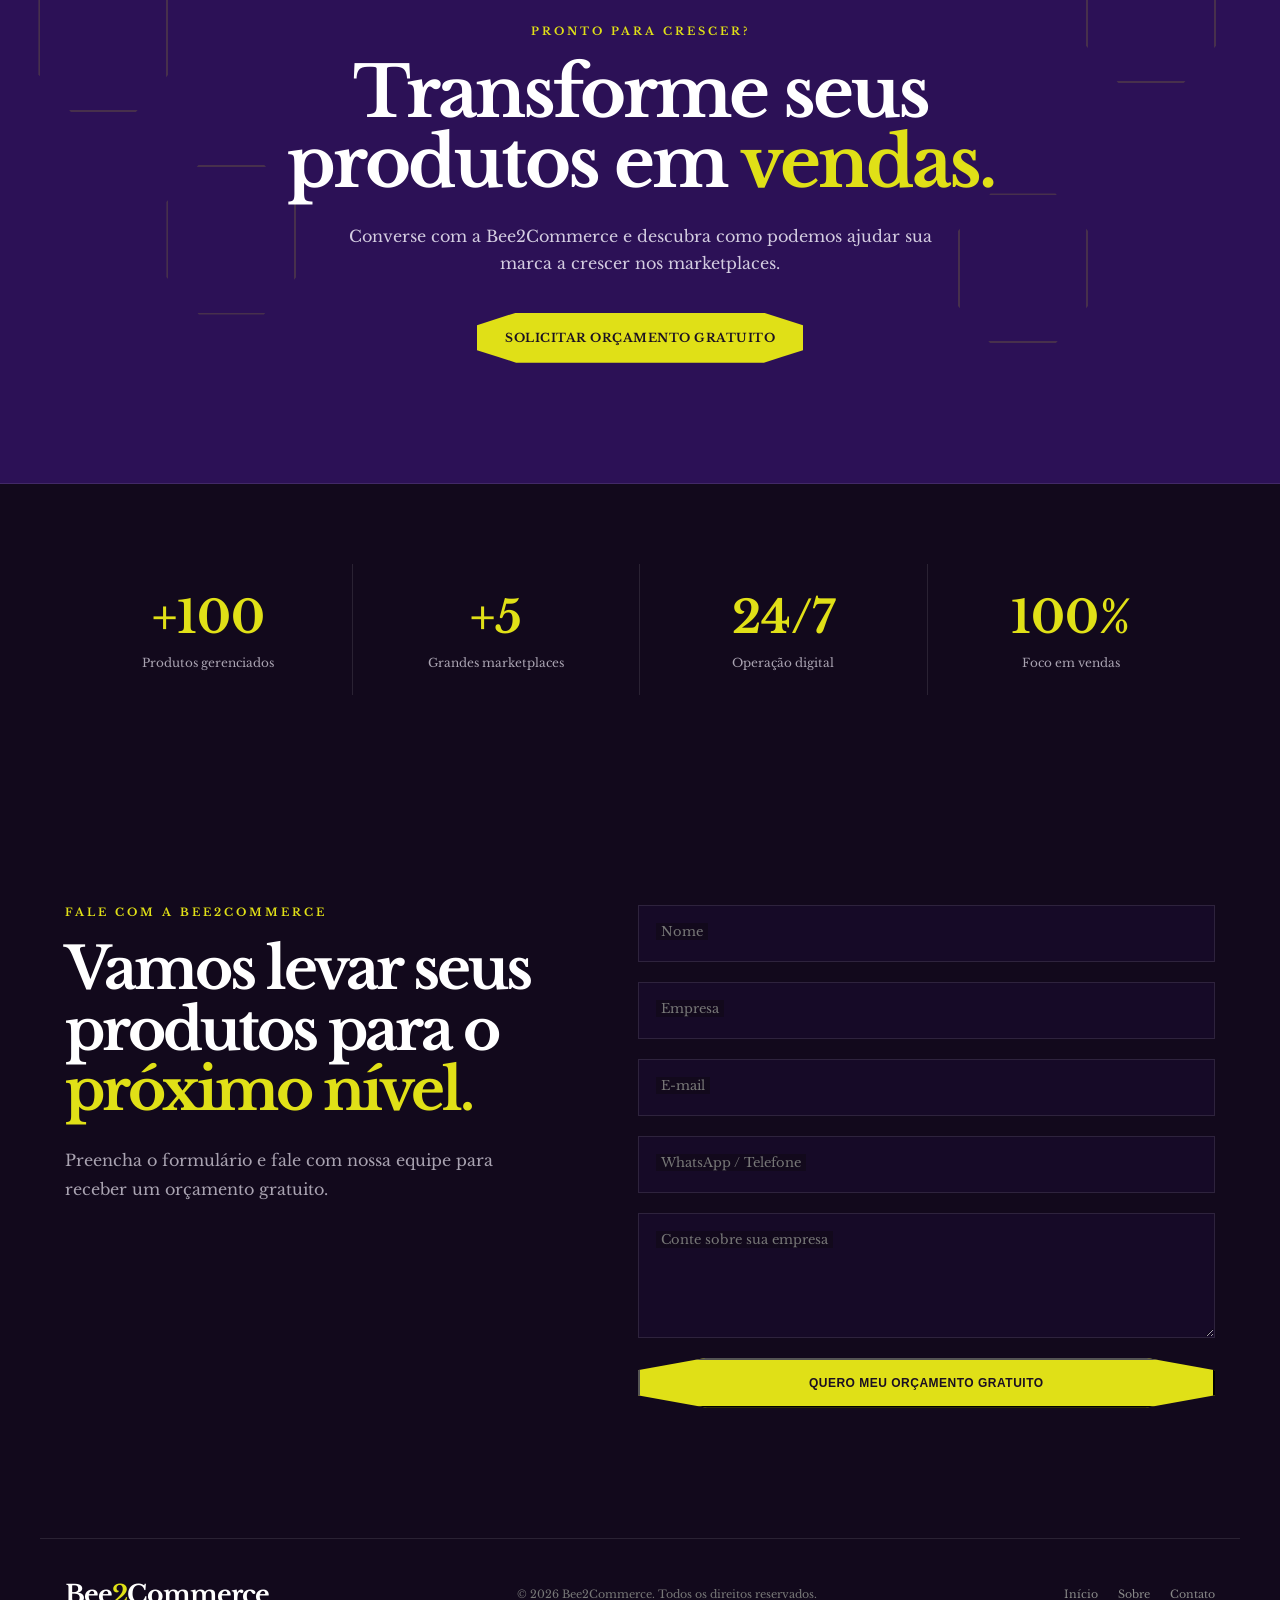
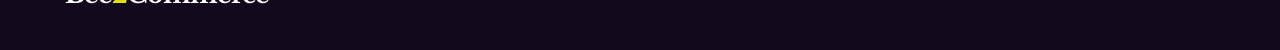
==== commit 2219a121: "Corrige caminhos das imagens" ====
--- a/index.html
+++ b/index.html
@@ -104,7 +104,7 @@
             <div class="hero-visual">
 
                 <img
-                    src="assets/Bee2C-Simbolo-Limao (4).svg"
+                    src="Assets/Bee2C-Simbolo-Limao (4).svg"
                     alt="Bee2Commerce">
 
                 <div class="hex-decoration hex-one"></div>
@@ -169,7 +169,7 @@
                 <!-- SUBSTITUA PELA SUA IMAGEM -->
 
                 <img
-                    src="assets/sobre.jpg"
+                    src="Assets/ChatGPT Image 4 de out. de 2026, 11_03_03.png"
                     alt="Sobre a Bee2Commerce">
 
             </div>
@@ -464,99 +464,134 @@
             </div>
 
 
-            <form class="contact-form" id="contactForm">
-
-                <div class="form-group">
-
-                    <input
-                        type="text"
-                        id="nome"
-                        placeholder=" "
-                        required>
-
-                    <label for="nome">
-                        Nome
-                    </label>
-
-                </div>
-
-
-                <div class="form-group">
-
-                    <input
-                        type="text"
-                        id="empresa"
-                        placeholder=" "
-                        required>
-
-                    <label for="empresa">
-                        Empresa
-                    </label>
-
-                </div>
-
-
-                <div class="form-group">
-
-                    <input
-                        type="email"
-                        id="email"
-                        placeholder=" "
-                        required>
-
-                    <label for="email">
-                        E-mail
-                    </label>
-
-                </div>
-
-
-                <div class="form-group">
-
-                    <input
-                        type="tel"
-                        id="telefone"
-                        placeholder=" "
-                        required>
-
-                    <label for="telefone">
-                        WhatsApp / Telefone
-                    </label>
-
-                </div>
-
-
-                <div class="form-group">
-
-                    <textarea
-                        id="mensagem"
-                        rows="5"
-                        placeholder=" "
-                        required></textarea>
-
-                    <label for="mensagem">
-                        Conte sobre sua empresa
-                    </label>
-
-                </div>
-
-
-                <button
-                    type="submit"
-                    class="hex-button yellow">
-
-                    Quero meu orçamento gratuito
-
-                </button>
-
-
-                <div
-                    id="formMessage"
-                    class="form-message">
-                </div>
-
-            </form>
-
+           <form 
+    class="contact-form" 
+    id="contactForm"
+    action="https://api.web3forms.com/submit"
+    method="POST"
+>
+
+    <!-- Chave do Web3Forms -->
+    <input 
+        type="hidden" 
+        name="access_key" 
+        value="eed6e00b-9f1f-4c7b-855b-66a4aca59e50"
+    >
+
+    <!-- Assunto do e-mail -->
+    <input 
+        type="hidden" 
+        name="subject" 
+        value="Novo contato - Bee2Commerce"
+    >
+
+    <!-- Nome que aparecerá como remetente -->
+    <input 
+        type="hidden" 
+        name="from_name" 
+        value="Site Bee2Commerce"
+    >
+
+    <!-- Nome -->
+    <div class="form-group">
+        <input
+            type="text"
+            id="nome"
+            name="name"
+            placeholder=" "
+            required>
+
+        <label for="nome">
+            Nome
+        </label>
+    </div>
+
+
+    <!-- Empresa -->
+    <div class="form-group">
+        <input
+            type="text"
+            id="empresa"
+            name="empresa"
+            placeholder=" "
+            required>
+
+        <label for="empresa">
+            Empresa
+        </label>
+    </div>
+
+
+    <!-- E-mail -->
+    <div class="form-group">
+        <input
+            type="email"
+            id="email"
+            name="email"
+            placeholder=" "
+            required>
+
+        <label for="email">
+            E-mail
+        </label>
+    </div>
+
+
+    <!-- Telefone -->
+    <div class="form-group">
+        <input
+            type="tel"
+            id="telefone"
+            name="telefone"
+            placeholder=" "
+            required>
+
+        <label for="telefone">
+            WhatsApp / Telefone
+        </label>
+    </div>
+
+
+    <!-- Mensagem -->
+    <div class="form-group">
+        <textarea
+            id="mensagem"
+            name="message"
+            rows="5"
+            placeholder=" "
+            required></textarea>
+
+        <label for="mensagem">
+            Conte sobre sua empresa
+        </label>
+    </div>
+
+
+    <!-- Proteção contra spam -->
+    <input 
+        type="checkbox" 
+        name="botcheck" 
+        class="hidden" 
+        style="display: none;"
+    >
+
+
+    <!-- Botão -->
+    <button
+        type="submit"
+        class="hex-button yellow">
+
+        Quero meu orçamento gratuito
+
+    </button>
+
+
+    <div
+        id="formMessage"
+        class="form-message">
+    </div>
+
+</form>
         </section>
 
     </main>
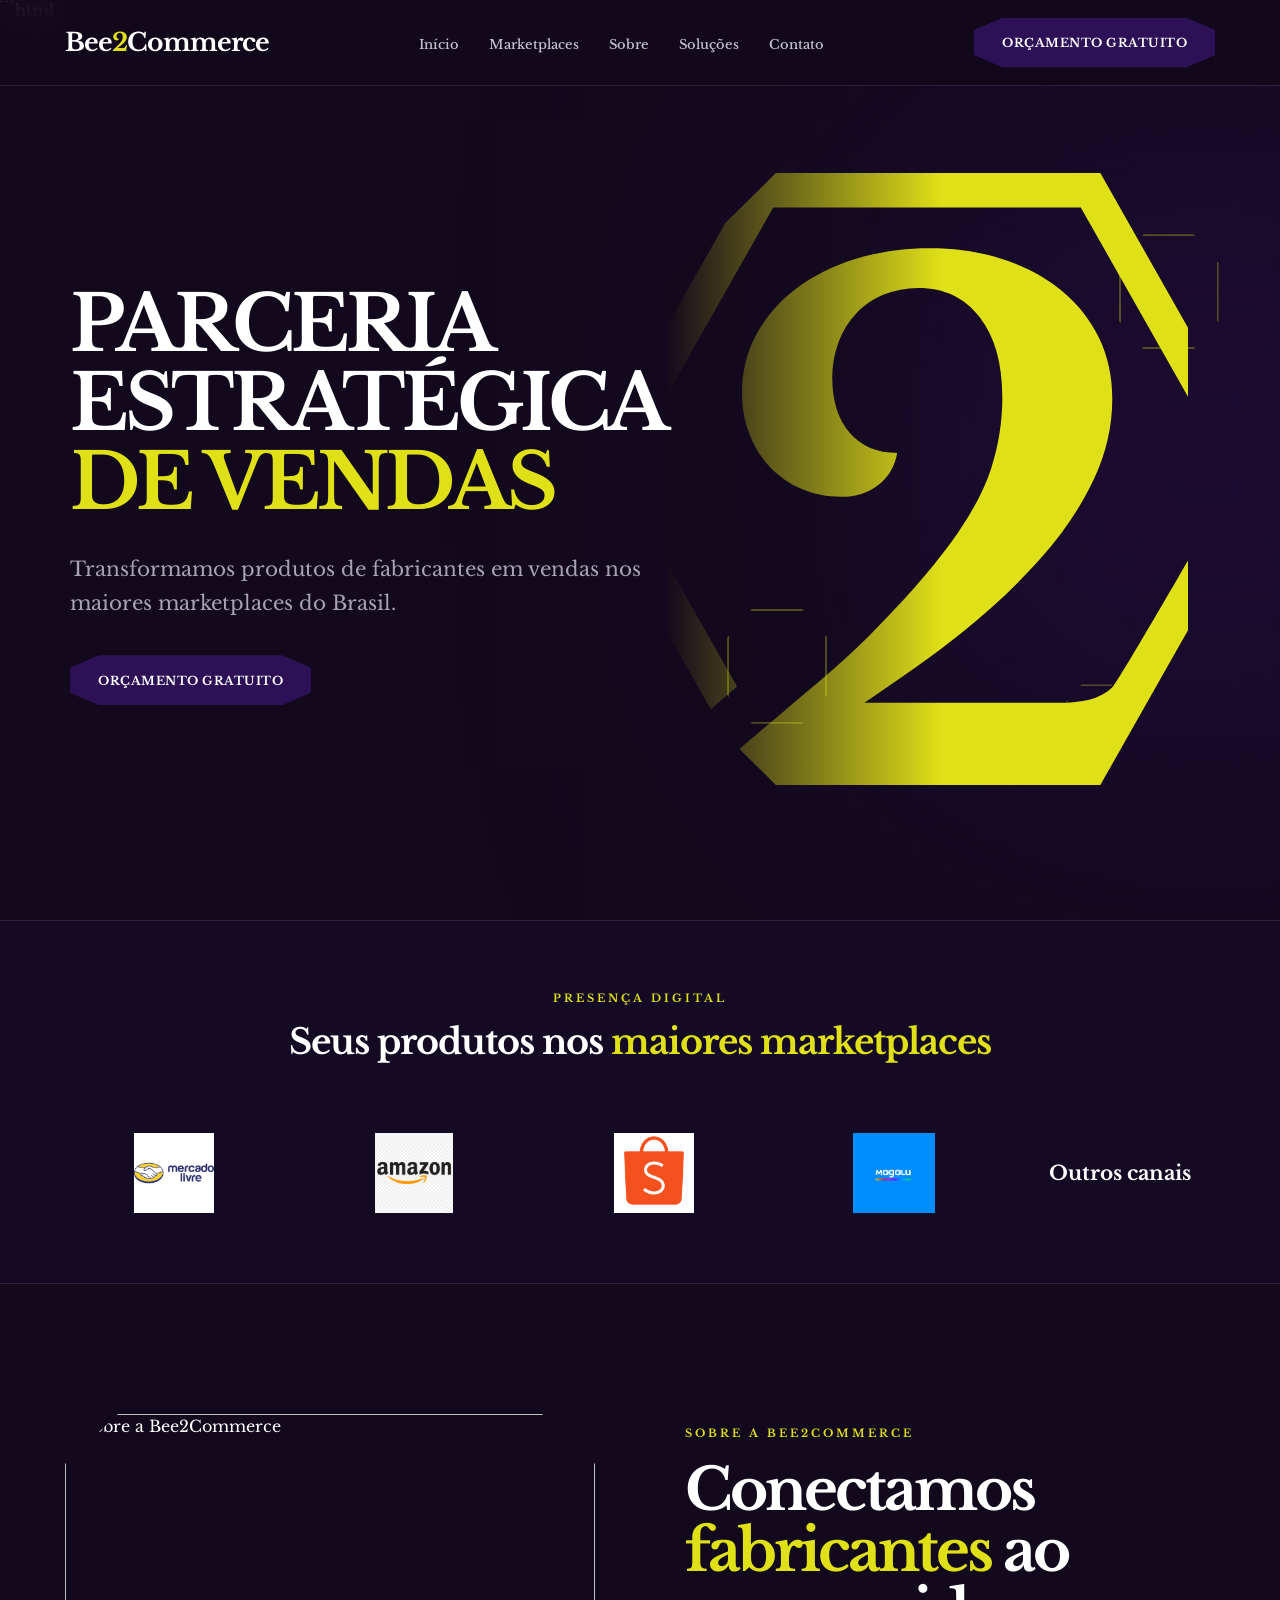
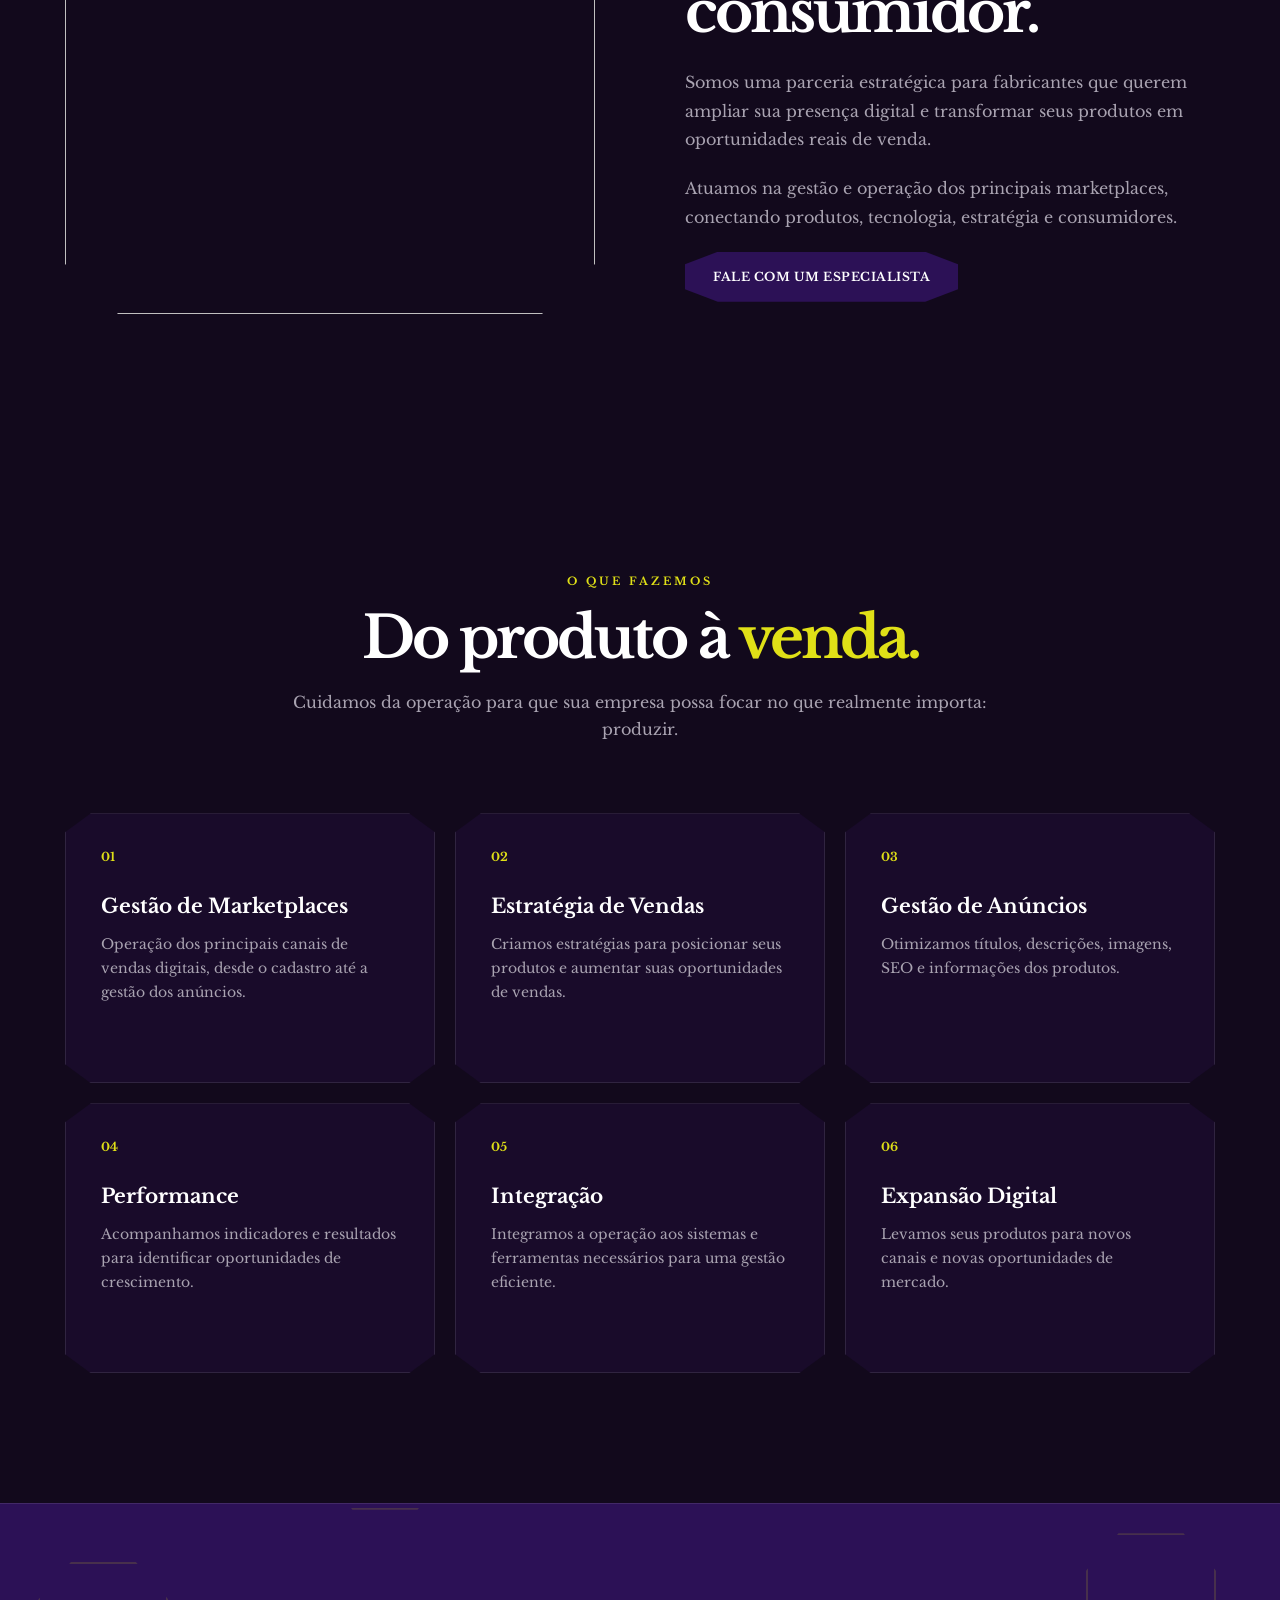
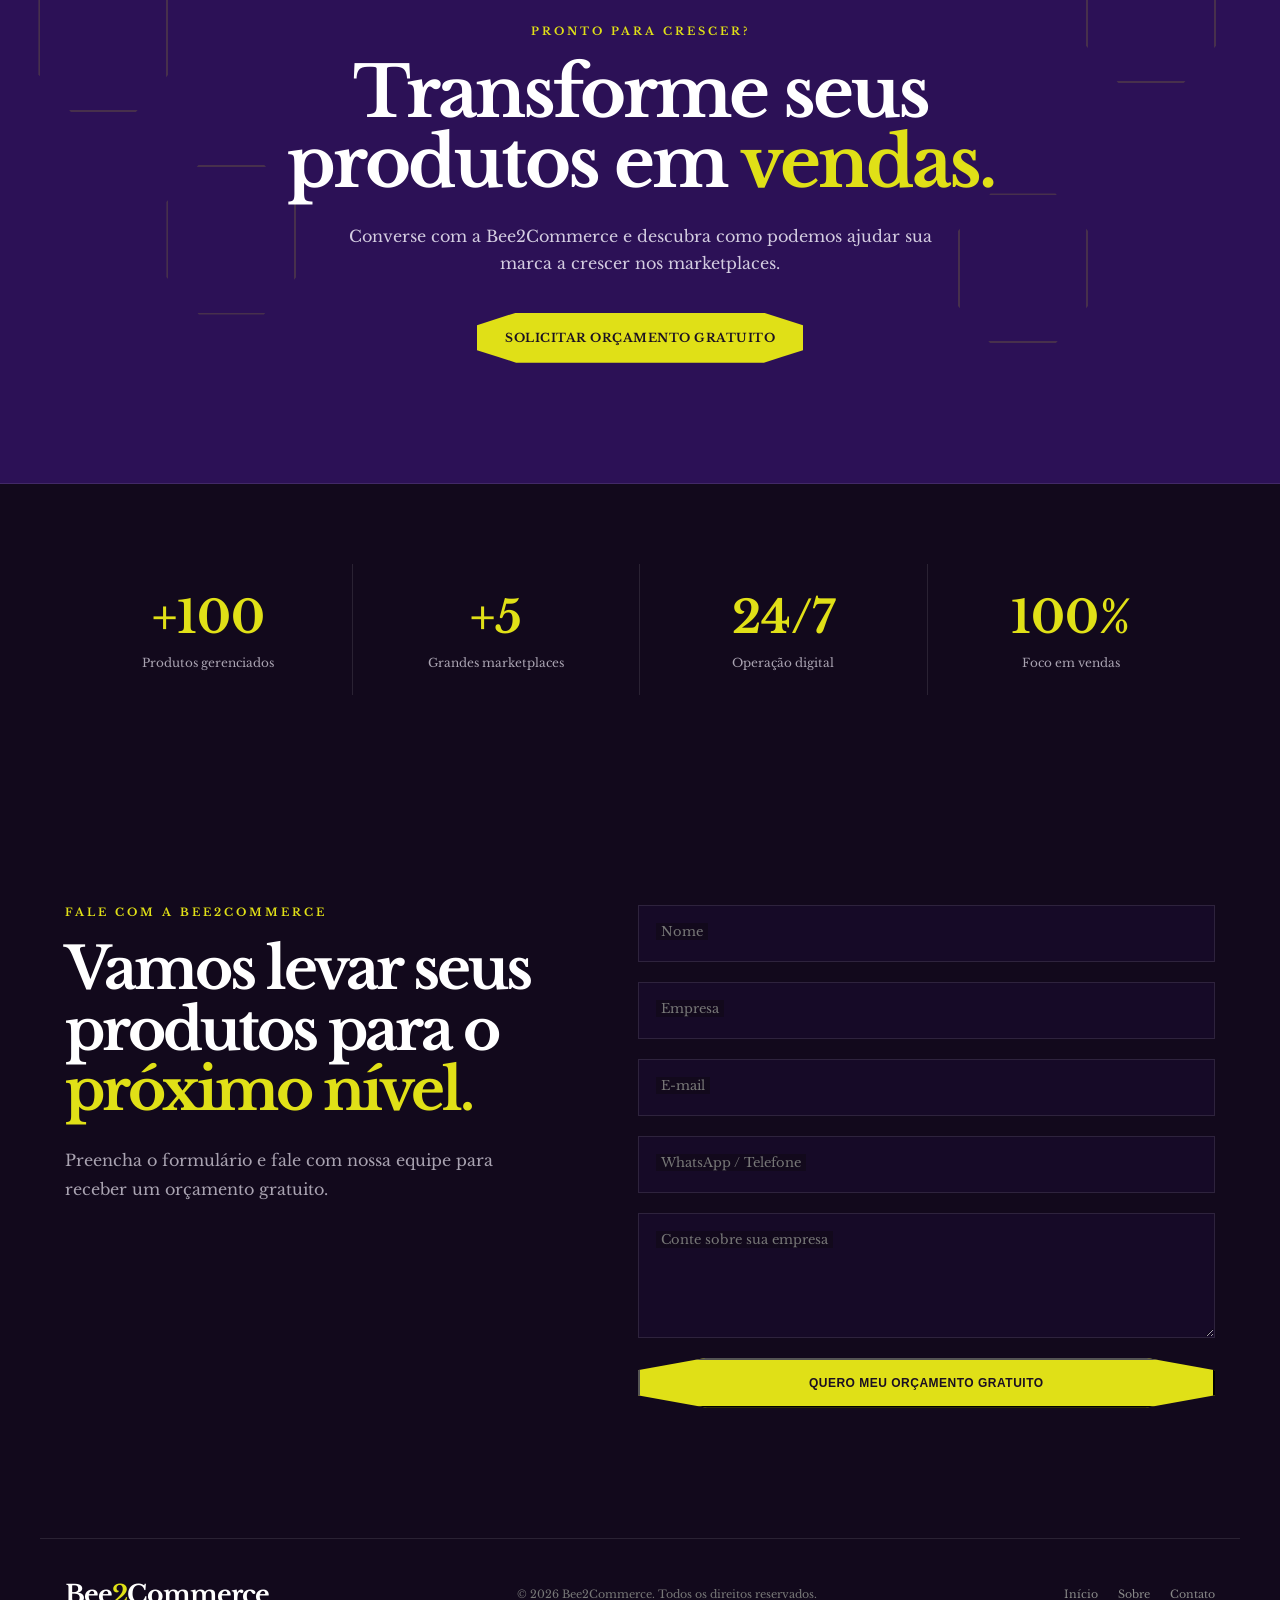
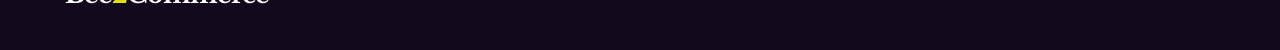
==== commit 04f8ca65: "Adiciona página de confirmação do formulário" ====
--- a/index.html
+++ b/index.html
@@ -169,7 +169,7 @@
                 <!-- SUBSTITUA PELA SUA IMAGEM -->
 
                 <img
-                    src="Assets/ChatGPT Image 4 de out. de 2026, 11_03_03.png"
+                    src="Assets/beeoperacoes.jpeg"
                     alt="Sobre a Bee2Commerce">
 
             </div>
@@ -491,6 +491,13 @@
         name="from_name" 
         value="Site Bee2Commerce"
     >
+
+<!-- Redirecionamento após o envio bem-sucedido -->
+<input 
+    type="hidden" 
+    name="redirect" 
+    value="https://bee2commerce.com.br/obrigado.html"
+>
 
     <!-- Nome -->
     <div class="form-group">
